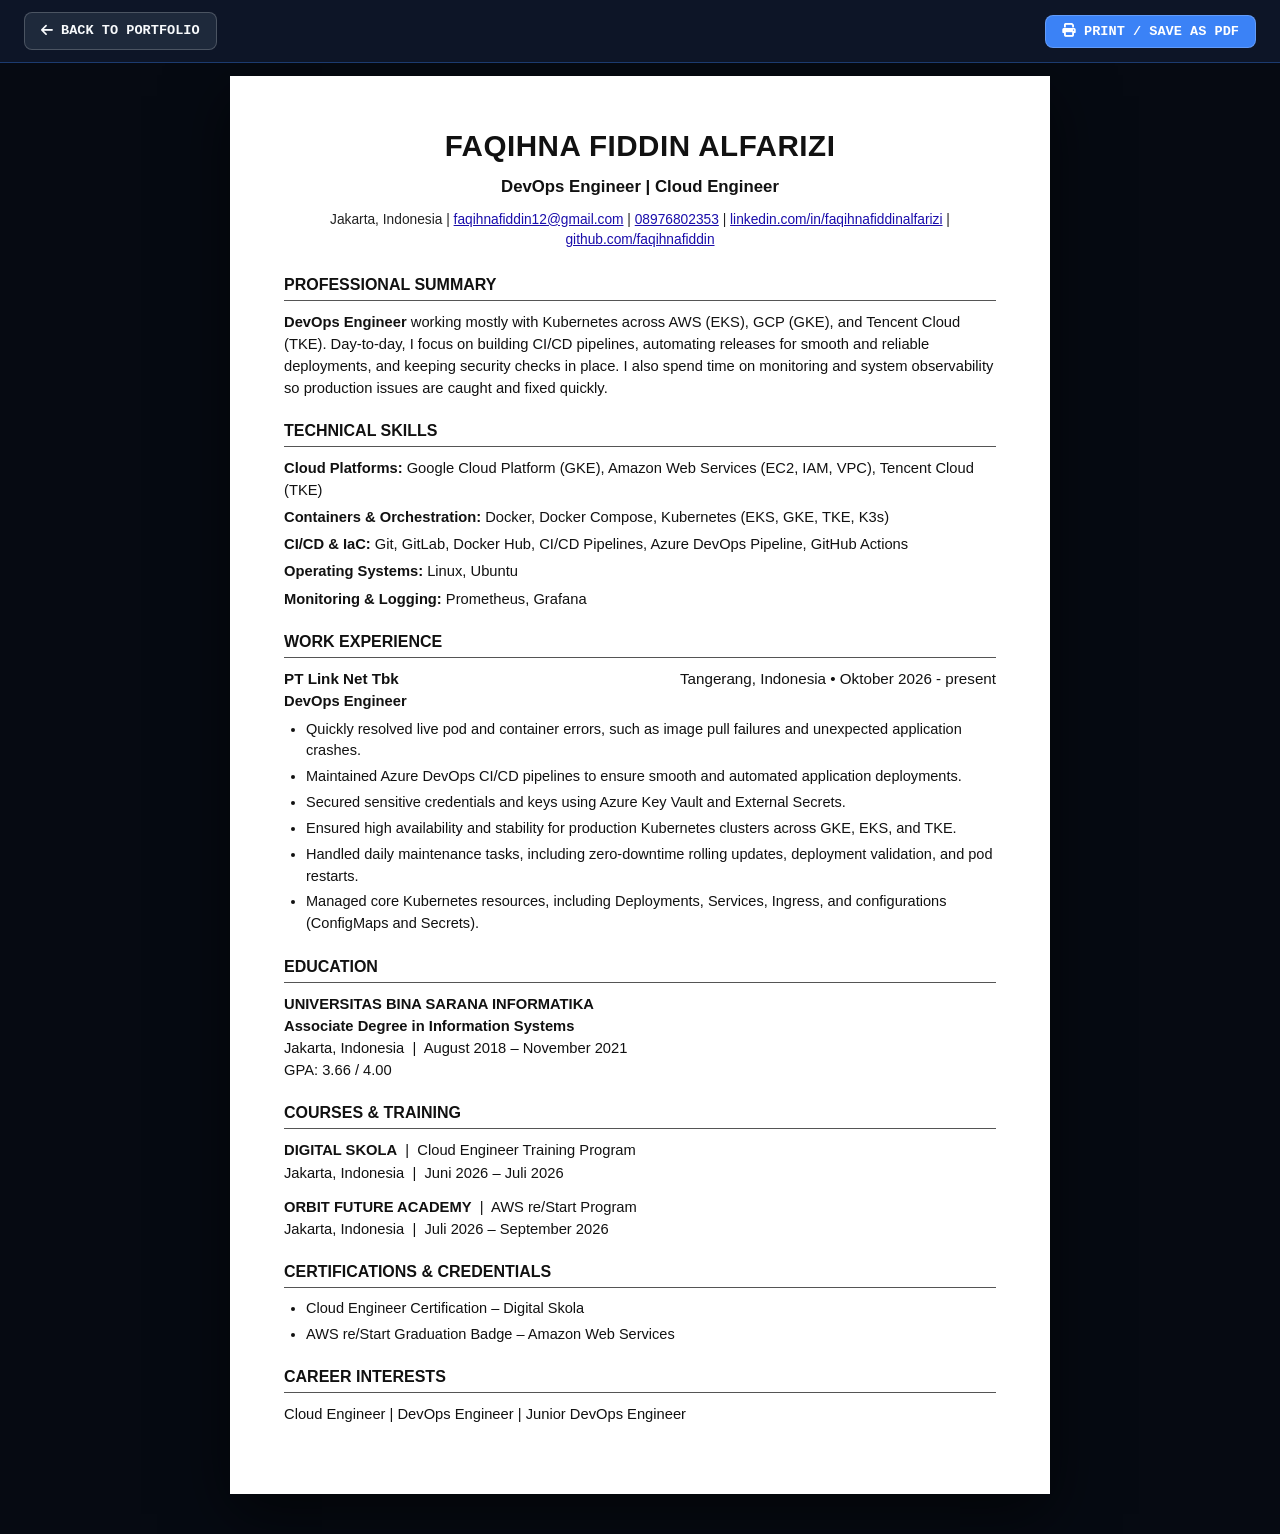
==== cv.html @ 1505454b "feat: initial Cloud & DevOps Engineer portfolio (Control Plane UI/UX)" ====
<!DOCTYPE html>
<html lang="en">

<head>
    <meta charset="UTF-8">
    <meta name="viewport" content="width=device-width, initial-scale=1.0">
    <title>CV - Faqihna Fiddin Alfarizi | DevOps & Cloud Engineer</title>
    <link rel="stylesheet" href="https://cdnjs.cloudflare.com/ajax/libs/font-awesome/6.5.1/css/all.min.css">
    <style>
        * {
            margin: 0;
            padding: 0;
            box-sizing: border-box;
        }

        body {
            font-family: Arial, Helvetica, sans-serif;
            background: #060a12;
            color: #111;
            line-height: 1.5;
            padding: 76px 16px 40px;
        }

        .cv-toolbar {
            position: fixed;
            top: 0;
            left: 0;
            right: 0;
            background: rgba(15, 23, 42, 0.92);
            backdrop-filter: blur(12px);
            border-bottom: 1px solid rgba(59, 130, 246, 0.35);
            padding: 12px 24px;
            display: flex;
            justify-content: space-between;
            align-items: center;
            z-index: 100;
            color: #fff;
            font-family: monospace;
        }

        .cv-toolbar-btn {
            background: #3b82f6;
            color: #ffffff;
            border: 1px solid rgba(255, 255, 255, 0.2);
            border-radius: 8px;
            padding: 8px 16px;
            font-family: monospace;
            font-weight: 700;
            font-size: 0.85rem;
            cursor: pointer;
            text-decoration: none;
            display: inline-flex;
            align-items: center;
            gap: 8px;
            transition: all 0.2s ease;
        }

        .cv-toolbar-btn.secondary {
            background: #1e293b;
            color: #f8fafc;
        }

        .cv-toolbar-btn:hover {
            background: #10b981;
            color: #042f2e;
        }

        .cv-sheet {
            max-width: 820px;
            margin: 0 auto;
            background: #ffffff;
            padding: 48px 54px;
            box-shadow: 0 20px 60px rgba(0, 0, 0, 0.6);
        }

        .cv-header {
            text-align: center;
            margin-bottom: 22px;
        }

        .cv-name {
            font-size: 1.85rem;
            font-weight: 700;
            letter-spacing: 0.5px;
            margin-bottom: 6px;
        }

        .cv-role {
            font-size: 1.05rem;
            font-weight: 700;
            margin-bottom: 10px;
        }

        .cv-contact {
            font-size: 0.86rem;
            color: #222;
        }

        .cv-contact a {
            color: #1a0dab;
            text-decoration: underline;
        }

        .cv-section {
            margin-bottom: 20px;
        }

        .cv-section-title {
            font-size: 1rem;
            font-weight: 700;
            text-transform: uppercase;
            border-bottom: 1.5px solid #555;
            padding-bottom: 3px;
            margin-bottom: 10px;
        }

        .cv-summary {
            font-size: 0.92rem;
            text-align: left;
        }

        .skills-list {
            font-size: 0.92rem;
            display: flex;
            flex-direction: column;
            gap: 5px;
        }

        .exp-row {
            display: flex;
            justify-content: space-between;
            align-items: baseline;
            font-size: 0.95rem;
            font-weight: 700;
        }

        .exp-sub {
            font-size: 0.92rem;
            font-weight: 700;
            margin-bottom: 6px;
        }

        .cv-ul {
            padding-left: 22px;
            font-size: 0.91rem;
        }

        .cv-ul li {
            margin-bottom: 4px;
        }

        .edu-block {
            margin-bottom: 12px;
            font-size: 0.92rem;
        }

        .edu-title {
            font-weight: 700;
            text-transform: uppercase;
        }

        .edu-degree {
            font-weight: 700;
        }

        @media print {
            body {
                background: #fff;
                padding: 0;
            }
            .cv-toolbar {
                display: none !important;
            }
            .cv-sheet {
                box-shadow: none;
                padding: 20px 28px;
                max-width: 100%;
            }
        }

        @media (max-width: 640px) {
            .cv-sheet {
                padding: 28px 20px;
            }
            .exp-row {
                flex-direction: column;
            }
        }
    </style>
</head>

<body>
    <div class="cv-toolbar">
        <a href="index.html" class="cv-toolbar-btn secondary">
            <i class="fa-solid fa-arrow-left"></i> BACK TO PORTFOLIO
        </a>
        <button onclick="window.print()" class="cv-toolbar-btn">
            <i class="fa-solid fa-print"></i> PRINT / SAVE AS PDF
        </button>
    </div>

    <main class="cv-sheet">
        <header class="cv-header">
            <h1 class="cv-name">FAQIHNA FIDDIN ALFARIZI</h1>
            <div class="cv-role">DevOps Engineer | Cloud Engineer</div>
            <div class="cv-contact">
                Jakarta, Indonesia |
                <a href="mailto:faqihnafiddin12@gmail.com">faqihnafiddin12@gmail.com</a> |
                <a href="https://wa.me/628976802353">08976802353</a> |
                <a href="https://linkedin.com/in/faqihnafiddinalfarizi" target="_blank">linkedin.com/in/faqihnafiddinalfarizi</a> |
                <a href="https://github.com/faqihnafiddin" target="_blank">github.com/faqihnafiddin</a>
            </div>
        </header>

        <section class="cv-section">
            <h2 class="cv-section-title">PROFESSIONAL SUMMARY</h2>
            <p class="cv-summary">
                <strong>DevOps Engineer</strong> working mostly with Kubernetes across AWS (EKS), GCP (GKE), and Tencent Cloud (TKE). Day-to-day, I focus on building CI/CD pipelines, automating releases for smooth and reliable deployments, and keeping security checks in place. I also spend time on monitoring and system observability so production issues are caught and fixed quickly.
            </p>
        </section>

        <section class="cv-section">
            <h2 class="cv-section-title">TECHNICAL SKILLS</h2>
            <div class="skills-list">
                <div><strong>Cloud Platforms:</strong> Google Cloud Platform (GKE), Amazon Web Services (EC2, IAM, VPC), Tencent Cloud (TKE)</div>
                <div><strong>Containers &amp; Orchestration:</strong> Docker, Docker Compose, Kubernetes (EKS, GKE, TKE, K3s)</div>
                <div><strong>CI/CD &amp; IaC:</strong> Git, GitLab, Docker Hub, CI/CD Pipelines, Azure DevOps Pipeline, GitHub Actions</div>
                <div><strong>Operating Systems:</strong> Linux, Ubuntu</div>
                <div><strong>Monitoring &amp; Logging:</strong> Prometheus, Grafana</div>
            </div>
        </section>

        <section class="cv-section">
            <h2 class="cv-section-title">WORK EXPERIENCE</h2>
            <div class="exp-row">
                <span>PT Link Net Tbk</span>
                <span style="font-weight: 400;">Tangerang, Indonesia &bull; Oktober 2026 - present</span>
            </div>
            <div class="exp-sub">DevOps Engineer</div>
            <ul class="cv-ul">
                <li>Quickly resolved live pod and container errors, such as image pull failures and unexpected application crashes.</li>
                <li>Maintained Azure DevOps CI/CD pipelines to ensure smooth and automated application deployments.</li>
                <li>Secured sensitive credentials and keys using Azure Key Vault and External Secrets.</li>
                <li>Ensured high availability and stability for production Kubernetes clusters across GKE, EKS, and TKE.</li>
                <li>Handled daily maintenance tasks, including zero-downtime rolling updates, deployment validation, and pod restarts.</li>
                <li>Managed core Kubernetes resources, including Deployments, Services, Ingress, and configurations (ConfigMaps and Secrets).</li>
            </ul>
        </section>

        <section class="cv-section">
            <h2 class="cv-section-title">EDUCATION</h2>
            <div class="edu-block">
                <div class="edu-title">UNIVERSITAS BINA SARANA INFORMATIKA</div>
                <div class="edu-degree">Associate Degree in Information Systems</div>
                <div>Jakarta, Indonesia &nbsp;|&nbsp; August 2018 – November 2021</div>
                <div>GPA: 3.66 / 4.00</div>
            </div>
        </section>

        <section class="cv-section">
            <h2 class="cv-section-title">COURSES &amp; TRAINING</h2>
            <div class="edu-block">
                <div><strong>DIGITAL SKOLA</strong> &nbsp;|&nbsp; Cloud Engineer Training Program</div>
                <div>Jakarta, Indonesia &nbsp;|&nbsp; Juni 2026 – Juli 2026</div>
            </div>
            <div class="edu-block">
                <div><strong>ORBIT FUTURE ACADEMY</strong> &nbsp;|&nbsp; AWS re/Start Program</div>
                <div>Jakarta, Indonesia &nbsp;|&nbsp; Juli 2026 – September 2026</div>
            </div>
        </section>

        <section class="cv-section">
            <h2 class="cv-section-title">CERTIFICATIONS &amp; CREDENTIALS</h2>
            <ul class="cv-ul">
                <li>Cloud Engineer Certification – Digital Skola</li>
                <li>AWS re/Start Graduation Badge – Amazon Web Services</li>
            </ul>
        </section>

        <section class="cv-section">
            <h2 class="cv-section-title">CAREER INTERESTS</h2>
            <div style="font-size: 0.92rem;">
                Cloud Engineer | DevOps Engineer | Junior DevOps Engineer
            </div>
        </section>
    </main>
</body>

</html>
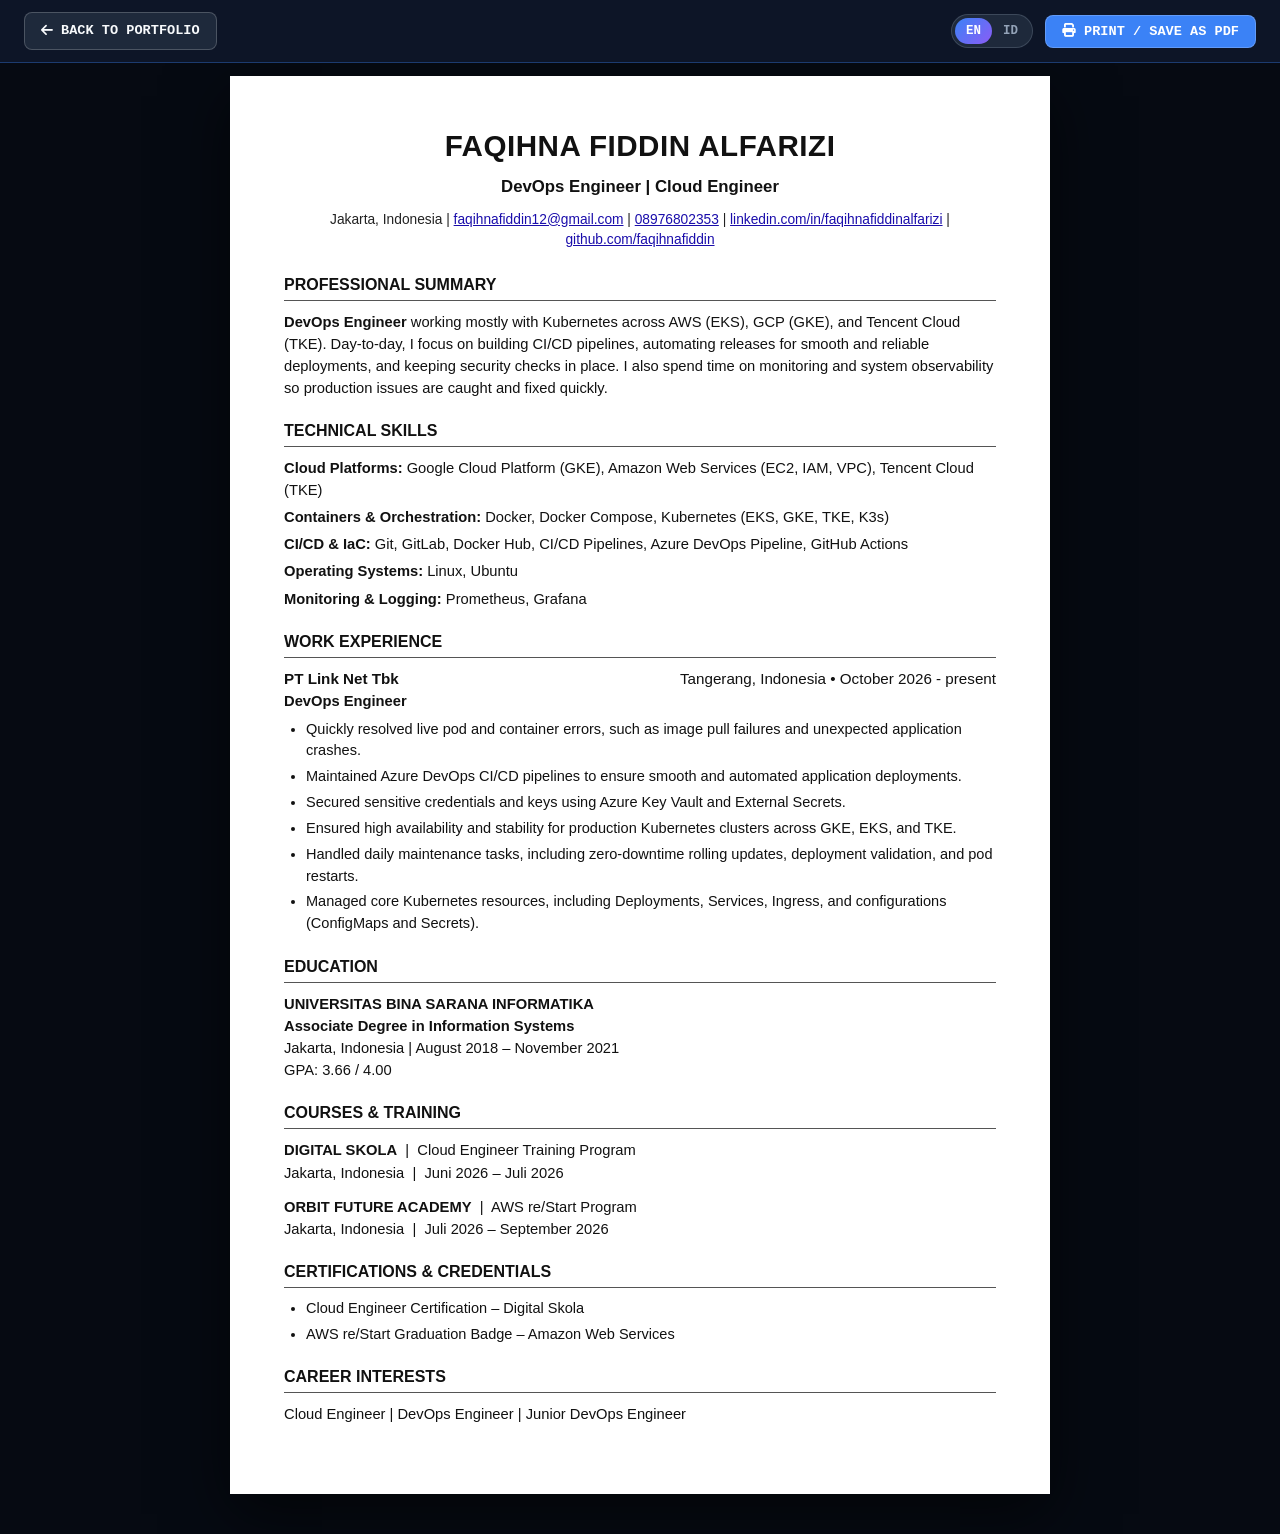
==== commit e7b6b0f0: "feat(i18n): add bilingual EN/ID segmented language switcher across portfolio & CV" ====
--- a/cv.html
+++ b/cv.html
@@ -1,10 +1,10 @@
 <!DOCTYPE html>
-<html lang="en">
+<html lang="en" data-lang="en">
 
 <head>
     <meta charset="UTF-8">
     <meta name="viewport" content="width=device-width, initial-scale=1.0">
-    <title>CV - Faqihna Fiddin Alfarizi | DevOps & Cloud Engineer</title>
+    <title>CV - Faqihna Fiddin Alfarizi | DevOps &amp; Cloud Engineer</title>
     <link rel="stylesheet" href="https://cdnjs.cloudflare.com/ajax/libs/font-awesome/6.5.1/css/all.min.css">
     <style>
         * {
@@ -33,9 +33,66 @@
             display: flex;
             justify-content: space-between;
             align-items: center;
+            gap: 12px;
             z-index: 100;
             color: #fff;
             font-family: monospace;
+        }
+
+        .cv-toolbar-right {
+            display: flex;
+            align-items: center;
+            gap: 12px;
+        }
+
+        /* Segmented EN / ID Switcher */
+        .lang-switch-pill {
+            position: relative;
+            display: inline-grid;
+            grid-template-columns: 1fr 1fr;
+            align-items: center;
+            background: #1e293b;
+            border: 1px solid rgba(148, 163, 184, 0.25);
+            border-radius: 999px;
+            padding: 3px;
+            height: 34px;
+            min-width: 82px;
+            user-select: none;
+        }
+
+        .lang-glider {
+            position: absolute;
+            top: 3px;
+            bottom: 3px;
+            left: 3px;
+            width: calc(50% - 3px);
+            background: linear-gradient(135deg, #3b82f6, #8b5cf6);
+            border-radius: 999px;
+            transition: transform 0.25s ease;
+            z-index: 0;
+        }
+
+        html[data-lang="id"] .lang-glider {
+            transform: translateX(100%);
+            background: linear-gradient(135deg, #10b981, #3b82f6);
+        }
+
+        .lang-opt {
+            position: relative;
+            z-index: 1;
+            border: none;
+            background: transparent;
+            color: #94a3b8;
+            font-family: monospace;
+            font-size: 0.78rem;
+            font-weight: 700;
+            padding: 0 10px;
+            height: 100%;
+            cursor: pointer;
+        }
+
+        .lang-opt.active {
+            color: #ffffff;
         }
 
         .cv-toolbar-btn {
@@ -192,11 +249,18 @@
 <body>
     <div class="cv-toolbar">
         <a href="index.html" class="cv-toolbar-btn secondary">
-            <i class="fa-solid fa-arrow-left"></i> BACK TO PORTFOLIO
+            <i class="fa-solid fa-arrow-left"></i> <span data-i18n="back">BACK TO PORTFOLIO</span>
         </a>
-        <button onclick="window.print()" class="cv-toolbar-btn">
-            <i class="fa-solid fa-print"></i> PRINT / SAVE AS PDF
-        </button>
+        <div class="cv-toolbar-right">
+            <div class="lang-switch-pill" role="group" aria-label="Language Switcher">
+                <span class="lang-glider"></span>
+                <button type="button" class="lang-opt active" data-lang-opt="en">EN</button>
+                <button type="button" class="lang-opt" data-lang-opt="id">ID</button>
+            </div>
+            <button onclick="window.print()" class="cv-toolbar-btn">
+                <i class="fa-solid fa-print"></i> <span data-i18n="print">PRINT / SAVE AS PDF</span>
+            </button>
+        </div>
     </div>
 
     <main class="cv-sheet">
@@ -213,52 +277,52 @@
         </header>
 
         <section class="cv-section">
-            <h2 class="cv-section-title">PROFESSIONAL SUMMARY</h2>
-            <p class="cv-summary">
+            <h2 class="cv-section-title" data-i18n="sec.summary">PROFESSIONAL SUMMARY</h2>
+            <p class="cv-summary" data-i18n-html="summary.text">
                 <strong>DevOps Engineer</strong> working mostly with Kubernetes across AWS (EKS), GCP (GKE), and Tencent Cloud (TKE). Day-to-day, I focus on building CI/CD pipelines, automating releases for smooth and reliable deployments, and keeping security checks in place. I also spend time on monitoring and system observability so production issues are caught and fixed quickly.
             </p>
         </section>
 
         <section class="cv-section">
-            <h2 class="cv-section-title">TECHNICAL SKILLS</h2>
+            <h2 class="cv-section-title" data-i18n="sec.skills">TECHNICAL SKILLS</h2>
             <div class="skills-list">
-                <div><strong>Cloud Platforms:</strong> Google Cloud Platform (GKE), Amazon Web Services (EC2, IAM, VPC), Tencent Cloud (TKE)</div>
-                <div><strong>Containers &amp; Orchestration:</strong> Docker, Docker Compose, Kubernetes (EKS, GKE, TKE, K3s)</div>
-                <div><strong>CI/CD &amp; IaC:</strong> Git, GitLab, Docker Hub, CI/CD Pipelines, Azure DevOps Pipeline, GitHub Actions</div>
-                <div><strong>Operating Systems:</strong> Linux, Ubuntu</div>
-                <div><strong>Monitoring &amp; Logging:</strong> Prometheus, Grafana</div>
-            </div>
-        </section>
-
-        <section class="cv-section">
-            <h2 class="cv-section-title">WORK EXPERIENCE</h2>
+                <div data-i18n-html="sk.1"><strong>Cloud Platforms:</strong> Google Cloud Platform (GKE), Amazon Web Services (EC2, IAM, VPC), Tencent Cloud (TKE)</div>
+                <div data-i18n-html="sk.2"><strong>Containers &amp; Orchestration:</strong> Docker, Docker Compose, Kubernetes (EKS, GKE, TKE, K3s)</div>
+                <div data-i18n-html="sk.3"><strong>CI/CD &amp; IaC:</strong> Git, GitLab, Docker Hub, CI/CD Pipelines, Azure DevOps Pipeline, GitHub Actions</div>
+                <div data-i18n-html="sk.4"><strong>Operating Systems:</strong> Linux, Ubuntu</div>
+                <div data-i18n-html="sk.5"><strong>Monitoring &amp; Logging:</strong> Prometheus, Grafana</div>
+            </div>
+        </section>
+
+        <section class="cv-section">
+            <h2 class="cv-section-title" data-i18n="sec.exp">WORK EXPERIENCE</h2>
             <div class="exp-row">
                 <span>PT Link Net Tbk</span>
-                <span style="font-weight: 400;">Tangerang, Indonesia &bull; Oktober 2026 - present</span>
+                <span style="font-weight: 400;" data-i18n="exp.date">Tangerang, Indonesia &bull; October 2026 - present</span>
             </div>
             <div class="exp-sub">DevOps Engineer</div>
             <ul class="cv-ul">
-                <li>Quickly resolved live pod and container errors, such as image pull failures and unexpected application crashes.</li>
-                <li>Maintained Azure DevOps CI/CD pipelines to ensure smooth and automated application deployments.</li>
-                <li>Secured sensitive credentials and keys using Azure Key Vault and External Secrets.</li>
-                <li>Ensured high availability and stability for production Kubernetes clusters across GKE, EKS, and TKE.</li>
-                <li>Handled daily maintenance tasks, including zero-downtime rolling updates, deployment validation, and pod restarts.</li>
-                <li>Managed core Kubernetes resources, including Deployments, Services, Ingress, and configurations (ConfigMaps and Secrets).</li>
+                <li data-i18n="exp.1">Quickly resolved live pod and container errors, such as image pull failures and unexpected application crashes.</li>
+                <li data-i18n="exp.2">Maintained Azure DevOps CI/CD pipelines to ensure smooth and automated application deployments.</li>
+                <li data-i18n="exp.3">Secured sensitive credentials and keys using Azure Key Vault and External Secrets.</li>
+                <li data-i18n="exp.4">Ensured high availability and stability for production Kubernetes clusters across GKE, EKS, and TKE.</li>
+                <li data-i18n="exp.5">Handled daily maintenance tasks, including zero-downtime rolling updates, deployment validation, and pod restarts.</li>
+                <li data-i18n="exp.6">Managed core Kubernetes resources, including Deployments, Services, Ingress, and configurations (ConfigMaps and Secrets).</li>
             </ul>
         </section>
 
         <section class="cv-section">
-            <h2 class="cv-section-title">EDUCATION</h2>
+            <h2 class="cv-section-title" data-i18n="sec.edu">EDUCATION</h2>
             <div class="edu-block">
                 <div class="edu-title">UNIVERSITAS BINA SARANA INFORMATIKA</div>
-                <div class="edu-degree">Associate Degree in Information Systems</div>
-                <div>Jakarta, Indonesia &nbsp;|&nbsp; August 2018 – November 2021</div>
+                <div class="edu-degree" data-i18n="edu.deg">Associate Degree in Information Systems</div>
+                <div data-i18n="edu.date">Jakarta, Indonesia &nbsp;|&nbsp; August 2018 – November 2021</div>
                 <div>GPA: 3.66 / 4.00</div>
             </div>
         </section>
 
         <section class="cv-section">
-            <h2 class="cv-section-title">COURSES &amp; TRAINING</h2>
+            <h2 class="cv-section-title" data-i18n="sec.train">COURSES &amp; TRAINING</h2>
             <div class="edu-block">
                 <div><strong>DIGITAL SKOLA</strong> &nbsp;|&nbsp; Cloud Engineer Training Program</div>
                 <div>Jakarta, Indonesia &nbsp;|&nbsp; Juni 2026 – Juli 2026</div>
@@ -270,7 +334,7 @@
         </section>
 
         <section class="cv-section">
-            <h2 class="cv-section-title">CERTIFICATIONS &amp; CREDENTIALS</h2>
+            <h2 class="cv-section-title" data-i18n="sec.cert">CERTIFICATIONS &amp; CREDENTIALS</h2>
             <ul class="cv-ul">
                 <li>Cloud Engineer Certification – Digital Skola</li>
                 <li>AWS re/Start Graduation Badge – Amazon Web Services</li>
@@ -278,13 +342,92 @@
         </section>
 
         <section class="cv-section">
-            <h2 class="cv-section-title">CAREER INTERESTS</h2>
+            <h2 class="cv-section-title" data-i18n="sec.interest">CAREER INTERESTS</h2>
             <div style="font-size: 0.92rem;">
                 Cloud Engineer | DevOps Engineer | Junior DevOps Engineer
             </div>
         </section>
     </main>
+
+    <script>
+        const cvI18n = {
+            en: {
+                'back': 'BACK TO PORTFOLIO',
+                'print': 'PRINT / SAVE AS PDF',
+                'sec.summary': 'PROFESSIONAL SUMMARY',
+                'summary.text': '<strong>DevOps Engineer</strong> working mostly with Kubernetes across AWS (EKS), GCP (GKE), and Tencent Cloud (TKE). Day-to-day, I focus on building CI/CD pipelines, automating releases for smooth and reliable deployments, and keeping security checks in place. I also spend time on monitoring and system observability so production issues are caught and fixed quickly.',
+                'sec.skills': 'TECHNICAL SKILLS',
+                'sk.1': '<strong>Cloud Platforms:</strong> Google Cloud Platform (GKE), Amazon Web Services (EC2, IAM, VPC), Tencent Cloud (TKE)',
+                'sk.2': '<strong>Containers &amp; Orchestration:</strong> Docker, Docker Compose, Kubernetes (EKS, GKE, TKE, K3s)',
+                'sk.3': '<strong>CI/CD &amp; IaC:</strong> Git, GitLab, Docker Hub, CI/CD Pipelines, Azure DevOps Pipeline, GitHub Actions',
+                'sk.4': '<strong>Operating Systems:</strong> Linux, Ubuntu',
+                'sk.5': '<strong>Monitoring &amp; Logging:</strong> Prometheus, Grafana',
+                'sec.exp': 'WORK EXPERIENCE',
+                'exp.date': 'Tangerang, Indonesia • October 2026 - present',
+                'exp.1': 'Quickly resolved live pod and container errors, such as image pull failures and unexpected application crashes.',
+                'exp.2': 'Maintained Azure DevOps CI/CD pipelines to ensure smooth and automated application deployments.',
+                'exp.3': 'Secured sensitive credentials and keys using Azure Key Vault and External Secrets.',
+                'exp.4': 'Ensured high availability and stability for production Kubernetes clusters across GKE, EKS, and TKE.',
+                'exp.5': 'Handled daily maintenance tasks, including zero-downtime rolling updates, deployment validation, and pod restarts.',
+                'exp.6': 'Managed core Kubernetes resources, including Deployments, Services, Ingress, and configurations (ConfigMaps and Secrets).',
+                'sec.edu': 'EDUCATION',
+                'edu.deg': 'Associate Degree in Information Systems',
+                'edu.date': 'Jakarta, Indonesia  |  August 2018 – November 2021',
+                'sec.train': 'COURSES & TRAINING',
+                'sec.cert': 'CERTIFICATIONS & CREDENTIALS',
+                'sec.interest': 'CAREER INTERESTS'
+            },
+            id: {
+                'back': 'KEMBALI KE PORTOFOLIO',
+                'print': 'CETAK / SIMPAN PDF',
+                'sec.summary': 'RINGKASAN PROFESIONAL',
+                'summary.text': '<strong>DevOps Engineer</strong> yang berfokus pada pengelolaan Kubernetes di AWS (EKS), GCP (GKE), dan Tencent Cloud (TKE). Sehari-hari saya membangun pipeline CI/CD, mengotomatisasi rilis untuk deployment yang lancar dan andal, serta menjaga pemeriksaan keamanan kredensial. Saya juga berfokus pada monitoring dan observabilitas sistem agar kendala produksi dapat terdeteksi dan diselesaikan dengan cepat.',
+                'sec.skills': 'KEAHLIAN TEKNIS',
+                'sk.1': '<strong>Platform Cloud:</strong> Google Cloud Platform (GKE), Amazon Web Services (EC2, IAM, VPC), Tencent Cloud (TKE)',
+                'sk.2': '<strong>Kontainer &amp; Orkestrasi:</strong> Docker, Docker Compose, Kubernetes (EKS, GKE, TKE, K3s)',
+                'sk.3': '<strong>CI/CD &amp; IaC:</strong> Git, GitLab, Docker Hub, CI/CD Pipelines, Azure DevOps Pipeline, GitHub Actions',
+                'sk.4': '<strong>Sistem Operasi:</strong> Linux, Ubuntu',
+                'sk.5': '<strong>Monitoring &amp; Logging:</strong> Prometheus, Grafana',
+                'sec.exp': 'PENGALAMAN KERJA',
+                'exp.date': 'Tangerang, Indonesia • Oktober 2026 - sekarang',
+                'exp.1': 'Menyelesaikan error pod dan kontainer secara cepat di produksi, seperti kegagalan pull image dan crash aplikasi.',
+                'exp.2': 'Memelihara pipeline CI/CD Azure DevOps untuk memastikan deployment aplikasi berjalan lancar dan otomatis.',
+                'exp.3': 'Mengamankan kredensial dan kunci sensitif menggunakan Azure Key Vault dan External Secrets.',
+                'exp.4': 'Memastikan ketersediaan tinggi (High Availability) dan stabilitas cluster Kubernetes produksi di GKE, EKS, dan TKE.',
+                'exp.5': 'Menangani pemeliharaan harian, termasuk zero-downtime rolling update, validasi deployment, dan restart pod.',
+                'exp.6': 'Mengelola resource utama Kubernetes termasuk Deployments, Services, Ingress, dan konfigurasi (ConfigMaps & Secrets).',
+                'sec.edu': 'PENDIDIKAN',
+                'edu.deg': 'Diploma Tiga (D3) Sistem Informasi',
+                'edu.date': 'Jakarta, Indonesia  |  Agustus 2018 – November 2021',
+                'sec.train': 'KURSUS & PELATIHAN',
+                'sec.cert': 'SERTIFIKASI & KREDENSIAL',
+                'sec.interest': 'MINAT KARIR'
+            }
+        };
+
+        const root = document.documentElement;
+        const opts = document.querySelectorAll('.lang-opt');
+
+        function setCvLang(lang) {
+            if (!cvI18n[lang]) lang = 'en';
+            localStorage.setItem('portfolio_lang', lang);
+            root.setAttribute('data-lang', lang);
+            root.setAttribute('lang', lang);
+            opts.forEach(b => b.classList.toggle('active', b.getAttribute('data-lang-opt') === lang));
+            const d = cvI18n[lang];
+            document.querySelectorAll('[data-i18n]').forEach(el => {
+                const k = el.getAttribute('data-i18n');
+                if (d[k]) el.textContent = d[k];
+            });
+            document.querySelectorAll('[data-i18n-html]').forEach(el => {
+                const k = el.getAttribute('data-i18n-html');
+                if (d[k]) el.innerHTML = d[k];
+            });
+        }
+
+        opts.forEach(b => b.addEventListener('click', () => setCvLang(b.getAttribute('data-lang-opt'))));
+        setCvLang(localStorage.getItem('portfolio_lang') || 'en');
+    </script>
 </body>
 
 </html>
-
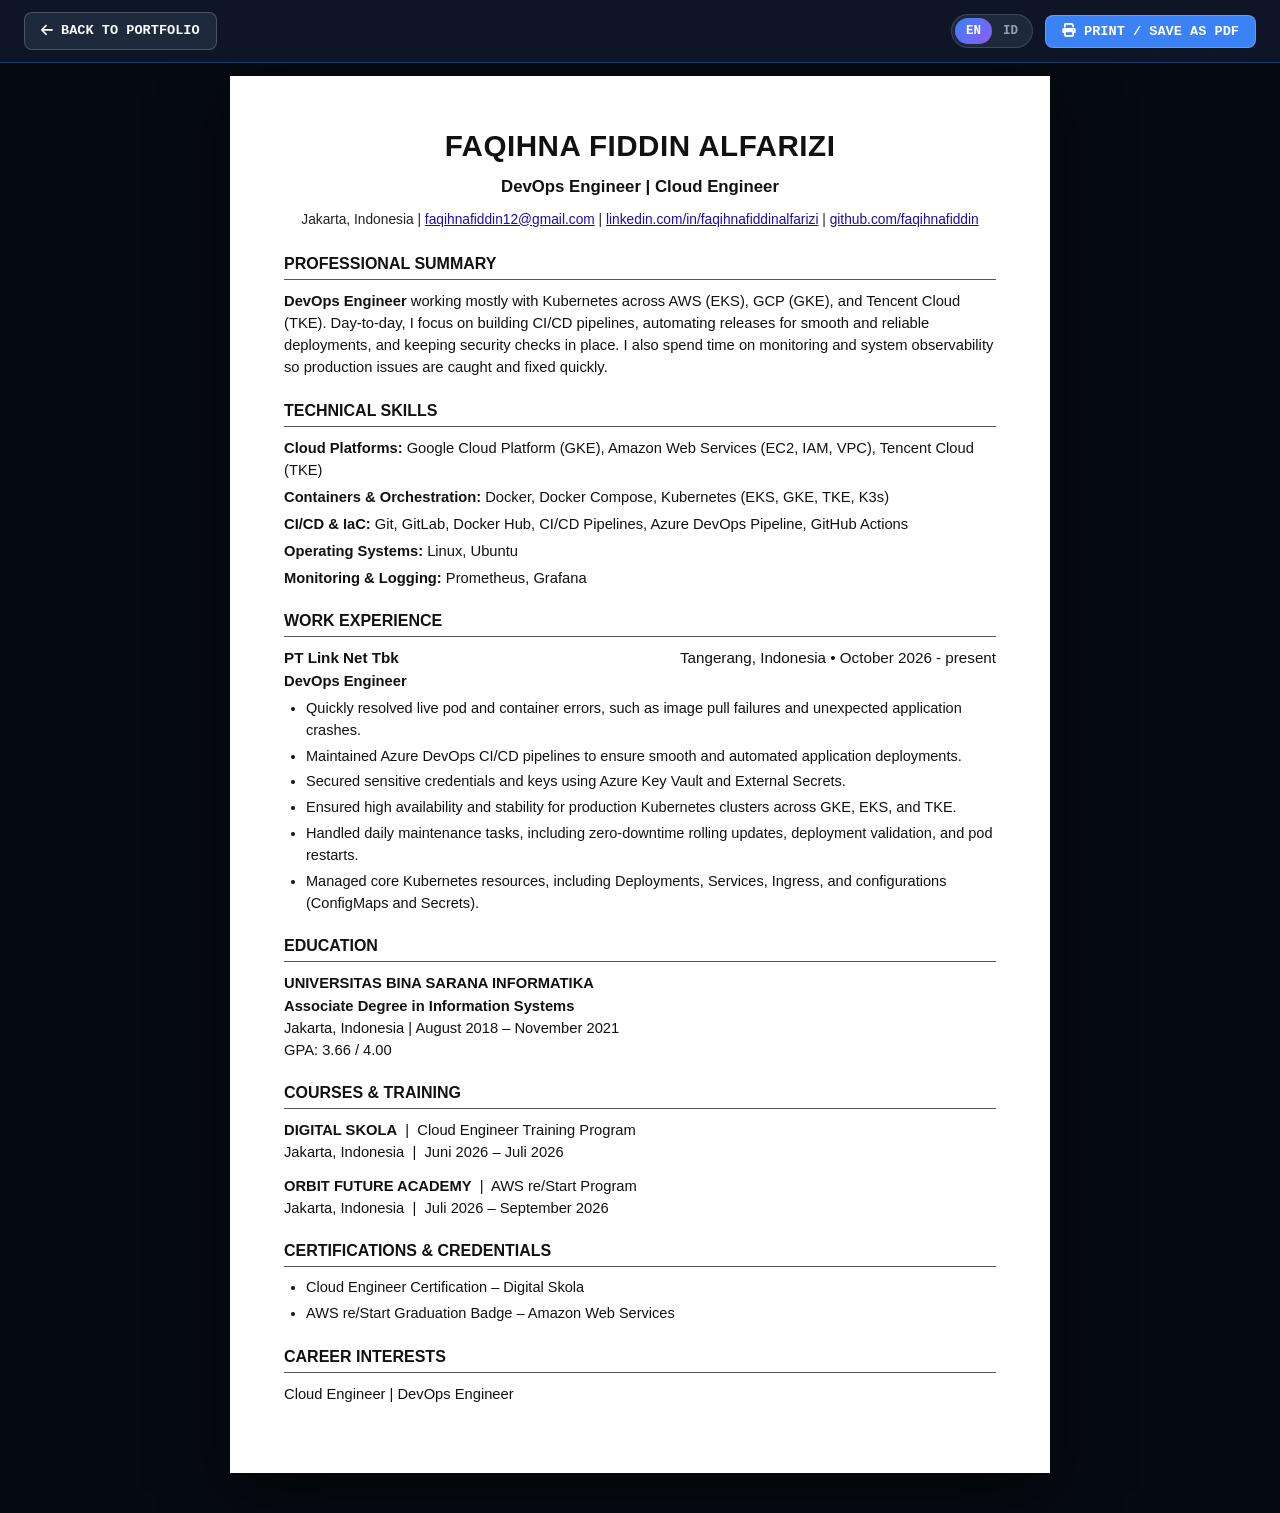
==== commit 6c447f13: "chore: remove CTA headline, Junior DevOps badge, and phone number" ====
--- a/cv.html
+++ b/cv.html
@@ -270,7 +270,6 @@
             <div class="cv-contact">
                 Jakarta, Indonesia |
                 <a href="mailto:faqihnafiddin12@gmail.com">faqihnafiddin12@gmail.com</a> |
-                <a href="https://wa.me/628976802353">08976802353</a> |
                 <a href="https://linkedin.com/in/faqihnafiddinalfarizi" target="_blank">linkedin.com/in/faqihnafiddinalfarizi</a> |
                 <a href="https://github.com/faqihnafiddin" target="_blank">github.com/faqihnafiddin</a>
             </div>
@@ -344,7 +343,7 @@
         <section class="cv-section">
             <h2 class="cv-section-title" data-i18n="sec.interest">CAREER INTERESTS</h2>
             <div style="font-size: 0.92rem;">
-                Cloud Engineer | DevOps Engineer | Junior DevOps Engineer
+                Cloud Engineer | DevOps Engineer
             </div>
         </section>
     </main>
